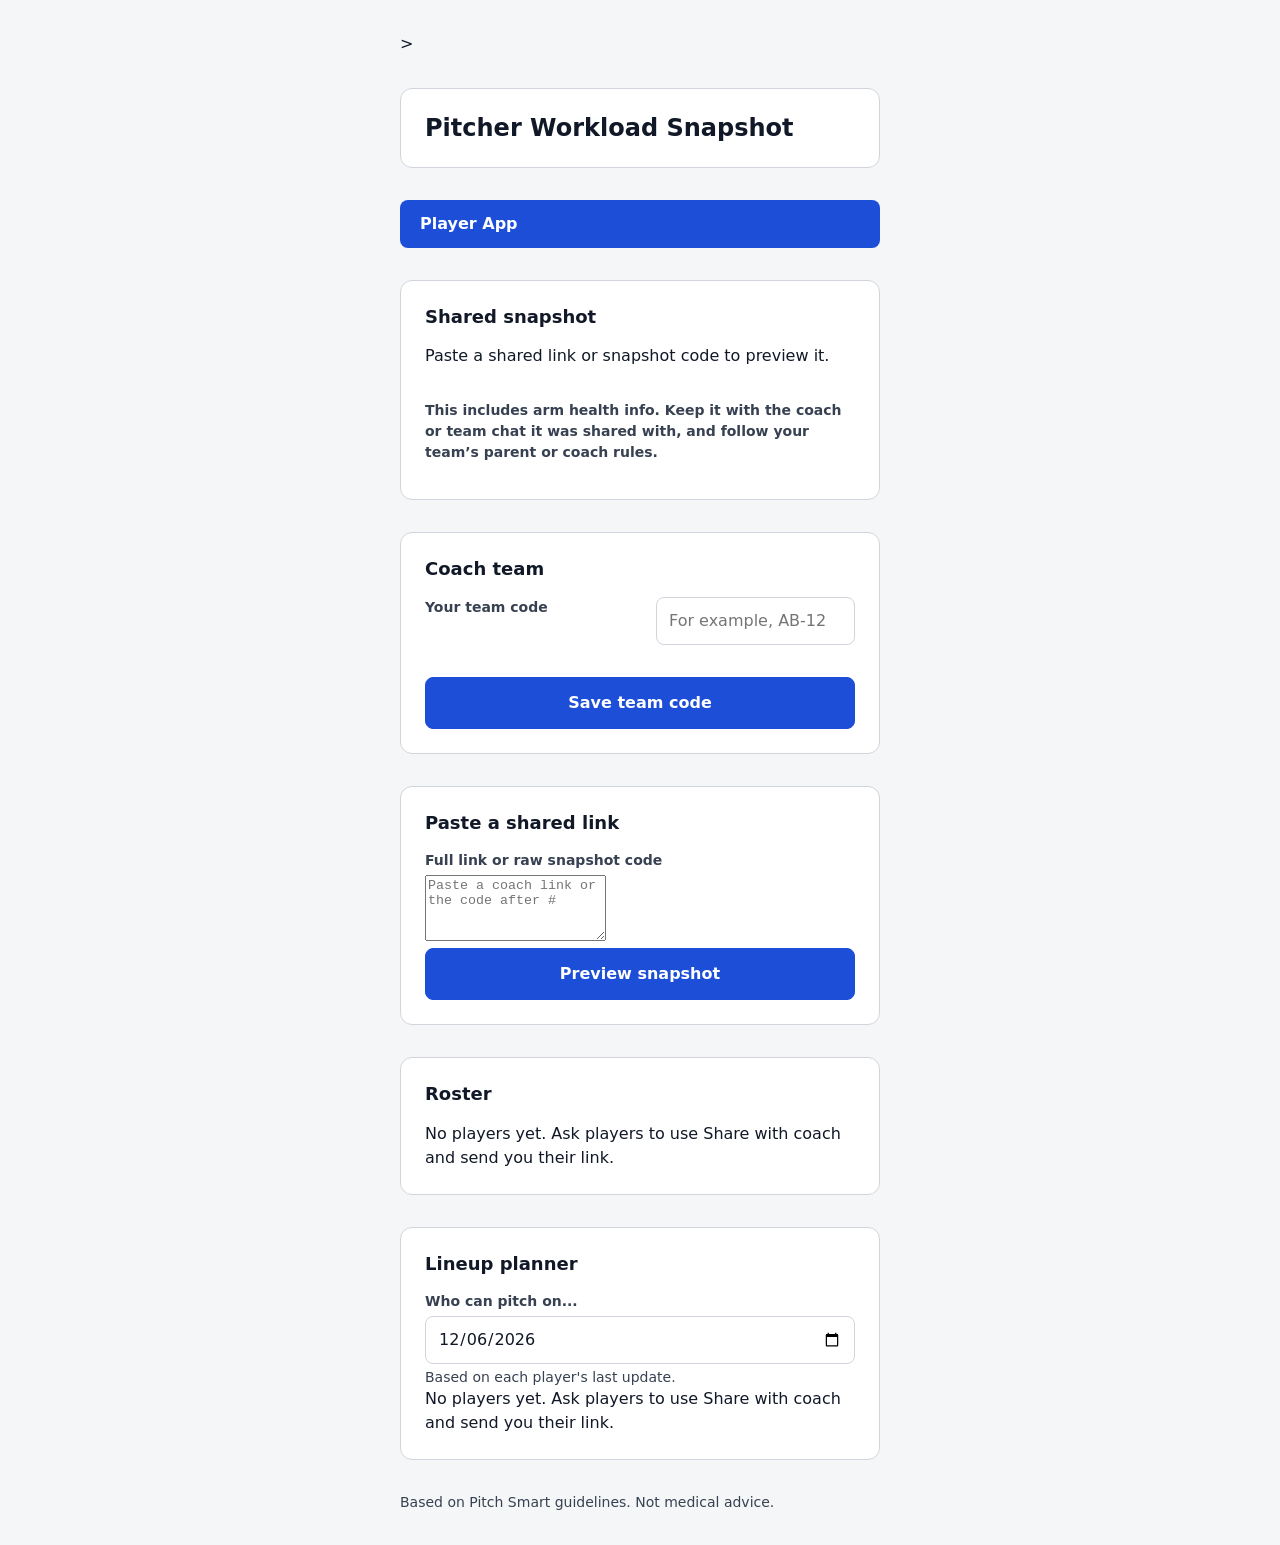
==== coach.html @ f7fd663c "Render roster and lineup planner" ====
<!DOCTYPE html>
<html lang="en">
<head>
    <meta charset="UTF-8">
    <meta name="viewport" content="width=device-width, initial-scale=1.0, viewport-fit=cover">
    <meta name="theme-color" content="#f4f6f8" media="(prefers-color-scheme: light)">
    <meta name="theme-color" content="#111827" media="(prefers-color-scheme: dark)">
    <meta name="apple-mobile-web-app-capable" content="yes">
    <meta name="apple-mobile-web-app-status-bar-style" content="black-translucent">
    <meta name="apple-mobile-web-app-title" content="Pitcher Tracker">
    <title>Coach Board - Pitcher Workload Tracker</title>>
    <link rel="stylesheet" href="css/style.css">
</head>
<body>
    <header>
        <h1>Pitcher Workload Snapshot</h1>
    </header>
    <a href="index.html" class="app-link">Player App</a>
    <section aria-labelledby="snapshot-heading">
        <h2 id="snapshot-heading">Shared snapshot</h2>
        <p id="snapshot-message" aria-live="polite">Loading snapshot...</p>
        <dl id="snapshot-details" class="snapshot-details" hidden></dl>
        <div id="snapshot-confirm" hidden>
            <p id="snapshot-confirmation"></p>
            <p id="team-warning" class="share-safety-note" hidden></p>
            <div class="share-actions">
                <button id="add-snapshot" type="button">Add to roster</button>
                <button id="cancel-snapshot" class="counter-secondary" type="button">Cancel</button>
            </div>
        </div>
        <p class="share-safety-note">
            This includes arm health info. Keep it with the coach or team chat it was
            shared with, and follow your team’s parent or coach rules.
        </p>
    </section>
    <section aria-labelledby="team-heading">
        <h2 id="team-heading">Coach team</h2>
        <form id="coach-team-form">
            <label for="coach-team-code">Your team code</label>
            <input id="coach-team-code" type="text" maxlength="12"
                autocapitalize="characters" placeholder="For example, AB-12">
            <button type="submit">Save team code</button>
        </form>
        <p id="coach-team-status" aria-live="polite"></p>
    </section>
    <section aria-labelledby="paste-heading">
        <h2 id="paste-heading">Paste a shared link</h2>
        <label for="snapshot-input">Full link or raw snapshot code</label>
        <textarea id="snapshot-input" rows="4"
            placeholder="Paste a coach link or the code after #"></textarea>
        <button id="load-snapshot" type="button">Preview snapshot</button>
    </section>
    <section aria-labelledby="roster-heading">
        <h2 id="roster-heading">Roster</h2>
        <div id="roster-groups"></div>
    </section>
    <section aria-labelledby="planner-heading">
        <h2 id="planner-heading">Lineup planner</h2>
        <label for="planner-date">Who can pitch on...</label>
        <input id="planner-date" type="date">
        <p class="field-hint">Based on each player's last update.</p>
        <div id="planner-results"></div>
    </section>
    <footer>Based on Pitch Smart guidelines. Not medical advice.</footer>
    <script type="module" src="js/coach.js"></script>
</body>
</html>
---- css/style.css ----
:root {
    color-scheme: light dark;
    --space-1: 0.25rem;
    --space-2: 0.5rem;
    --space-3: 0.75rem;
    --space-4: 1rem;
    --space-6: 1.5rem;
    --space-8: 2rem;
    --radius-card: 0.75rem;
    --radius-control: 0.5rem;
    --font-system: system-ui, -apple-system, BlinkMacSystemFont, "Segoe UI",
        sans-serif;
    --page-background: #f4f6f8;
    --surface: #ffffff;
    --surface-muted: #e5e7eb;
    --text: #111827;
    --muted-text: #374151;

    --border: #d1d5db;
    --accent: #1d4ed8;
    --accent-text: #ffffff;
    --status-green-surface: #dcfce7;
    --status-green-border: #16a34a;
    --status-green-text: #14532d;
    --status-yellow-surface: #fef3c7;
    --status-yellow-border: #d97706;
    --status-yellow-text: #451a03;
    --status-red-surface: #fee2e2;
    --status-red-border: #dc2626;
    --status-red-text: #7f1d1d;
    --availability-ok-surface: #dcfce7;
    --availability-ok-border: #16a34a;
    --availability-ok-text: #14532d;
    --availability-rest-surface: #fee2e2;
    --availability-rest-border: #dc2626;
.app-link {
    display: inline-block;
    padding: 0.75rem 1.25rem;
    background: var(--accent);
    color: var(--accent-text);
    text-decoration: none;
    border-radius: var(--radius-control);
    font-weight: 700;
}

.app-link:hover {
    filter: brightness(0.9);
}

.app-link:focus-visible {
    outline: 3px solid var(--accent);
    outline-offset: 2px;
}
}

*,
*::before,
*::after {
    box-sizing: border-box;
}

html {
    -webkit-text-size-adjust: 100%;
}

body,
h1,
h2,
p,
ul {
    margin: 0;
}

body {
    display: flex;
    min-height: 100dvh;
    max-width: 34rem;
    margin-inline: auto;
    flex-direction: column;
    gap: var(--space-8);


    padding-block: var(--space-4);
    padding-inline: max(var(--space-4), env(safe-area-inset-left))
        max(var(--space-4), env(safe-area-inset-right));
    padding-bottom: max(var(--space-4), env(safe-area-inset-bottom));
    background: var(--page-background);
    color: var(--text);
    font: 1rem/1.5 var(--font-system);
}

header,
section {
    padding: var(--space-6);


    background: var(--surface);
    border: 1px solid var(--border);
    border-radius: var(--radius-card);
}

header {
    display: flex;
    flex-wrap: wrap;
    gap: var(--space-3) var(--space-4);
    align-items: end;
    justify-content: space-between;
}

h1,
h2 {
    font-weight: 700;
}

h1 {
    flex: 1 1 12rem;
    font-size: 1.25rem;
    line-height: 1.25;
}

h2 {
    margin-bottom: var(--space-4);
    font-size: 1.125rem;
    line-height: 1.3;
}

.age-group-control {
    flex: 1 1 7rem;
}

.theme-toggle {
    flex: 1 1 10rem;
    min-height: 3rem;
    margin-top: 0;
    background: var(--surface);
    color: var(--accent);
}

.counter-section {
    display: grid;
    gap: var(--space-4);

}

.counter-section h2 {
    margin-bottom: 0;
}

.counter-display {
    display: grid;
    gap: var(--space-1);
    text-align: center;
}

#count-label {
    color: var(--muted-text);
    font-size: 0.875rem;
    font-weight: 600;
}

#pitch-counter {
    color: var(--text);
    font-size: 4rem;
    font-variant-numeric: tabular-nums;
    font-weight: 800;
    line-height: 1;
}

.count-add {
    min-height: 6rem;
    font-size: 2.25rem;
}

.counter-actions {
    display: grid;
    grid-template-columns: repeat(2, minmax(0, 1fr));
    gap: var(--space-4);

    margin-top: var(--space-3);
}

.counter-actions button {
    min-height: 2.75rem;
}

.counter-save {
    grid-column: 1 / -1;
    grid-row: 1;
}

.counter-secondary {
    background: var(--surface);
    color: var(--accent);
}

label {
    display: block;
    margin-bottom: var(--space-1);
    color: var(--muted-text);
    font-size: 0.875rem;
    font-weight: 600;
}

input,
select,
button {
    display: block;
    width: 100%;
    min-height: 3rem;
    padding: var(--space-2) var(--space-3);
    border: 1px solid var(--border);
    border-radius: var(--radius-control);
    font: inherit;
    font-size: 1rem;
    touch-action: manipulation;
    -webkit-tap-highlight-color: transparent;
}

input,
select {
    background: var(--surface);
    color: var(--text);
}

form {
    display: grid;
    grid-template-columns: repeat(2, minmax(0, 1fr));
    gap: var(--space-8);


}

#share-profile-form {
    margin-bottom: var(--space-4);
}

.share-preview {
    overflow-x: auto;
    margin: var(--space-3) 0;
    padding: var(--space-6);



    border: 1px solid var(--border);
    border-radius: var(--radius-control);
    background: var(--surface-muted);
    color: var(--text);
    font: inherit;
    white-space: pre-wrap;
}

.share-safety-note {
    margin: var(--space-3) 0;
    color: var(--muted-text);
    font-size: 0.875rem;
    font-weight: 600;
}

.share-link {
    margin-bottom: var(--space-3);
}

.share-actions {
    display: grid;
    grid-template-columns: repeat(2, minmax(0, 1fr));
    gap: var(--space-4);

}

#share-status {
    min-height: 1.5em;
    margin-top: var(--space-3);
    color: var(--muted-text);
}

#share-status[data-kind="error"] {
    color: var(--status-red-text);
    font-weight: 600;
}

.snapshot-details {
    display: grid;
    grid-template-columns: minmax(9rem, 1fr) minmax(0, 2fr);
    gap: var(--space-2) var(--space-4);
}

.roster-list {
    display: grid;
    gap: var(--space-4);

}

.roster-card {
    position: relative;
    padding: var(--space-6);



    border: 1px solid var(--border);
    border-radius: var(--radius-control);
    background: var(--surface);
}

.roster-card h4 {
    margin: 0 0 var(--space-1);
    font-size: 1.125rem;
}

.roster-card p {
    margin: var(--space-1) 0;
}

.roster-card-status {
    font-weight: 700;
}

.roster-card-status-green {
    color: var(--status-green-text);
}

.roster-card-status-yellow,
.roster-card-status-red {
    color: var(--status-yellow-text);
}

.stale-badge {
    display: inline-block;
    margin-top: var(--space-2);
    padding: var(--space-1) var(--space-2);
    border-radius: 999px;
    background: var(--surface-muted);
    color: var(--muted-text);
    font-size: 0.8125rem;
}

.stale-badge-warning {
    background: var(--status-yellow-surface);
    color: var(--status-yellow-text);
}

.stale-badge-old {
    background: var(--status-red-surface);
    color: var(--status-red-text);
}

.roster-remove {
    float: right;
    width: auto;
    min-height: 2.5rem;
    margin-top: var(--space-2);
    padding: var(--space-2);
    border: 0;
    background: transparent;
    color: var(--status-red-text);
    font-size: 0.875rem;
}

.roster-empty {
    color: var(--muted-text);
}

.planner-list {
    display: grid;
    gap: var(--space-2);
    padding: 0;
    list-style: none;
}

.planner-list li {
    display: flex;
    justify-content: space-between;
    gap: var(--space-4);

    padding: var(--space-2) 0;
    border-bottom: 1px solid var(--border);
}

.planner-available {
    color: var(--status-green-text);
    font-weight: 700;
}

.planner-unavailable {
    color: var(--status-red-text);
    font-weight: 700;
}

#roster-groups h3 {
    margin: var(--space-6) 0 var(--space-4);

}

#roster-groups h3:first-child {
    margin-top: 0;
}

.snapshot-details dt {
    color: var(--muted-text);
    font-weight: 700;
}

.snapshot-details dd {
    margin: 0;
}

.field {
    min-width: 0;
}

.field-date,
.field-type,
#form-error,
form button {
    grid-column: 1 / -1;
}

.field-hint {
    margin-top: var(--space-1);
    color: var(--muted-text);
    font-size: 0.875rem;
    line-height: 1.35;
}

button {
    min-height: 3.25rem;
    margin-top: 0;
    border-color: var(--accent);
    background: var(--accent);
    color: var(--accent-text);
    cursor: pointer;
    font-weight: 700;
}

button:hover {
    filter: brightness(0.9);
}

button:active {
    transform: translateY(1px);
}

input:focus-visible,
select:focus-visible,
button:focus-visible {
    outline: 3px solid var(--accent);
    outline-offset: 2px;
}

#status {
    padding: var(--space-6);


    border: 1px solid transparent;
    border-left-width: 0.375rem;
    border-radius: var(--radius-card);
}

#status[data-level="green"] {
    background-color: var(--status-green-surface);
    border-left-color: var(--status-green-border);
    color: var(--status-green-text);
}

#status[data-level="yellow"] {
    background-color: var(--status-yellow-surface);
    border-left-color: var(--status-yellow-border);
    color: var(--status-yellow-text);
}

#status[data-level="red"] {
    background-color: var(--status-red-surface);
    border-left-color: var(--status-red-border);
    color: var(--status-red-text);
}

#status[data-level] h2 {
    margin-bottom: var(--space-2);
    font-size: 1.875rem;
    line-height: 1.1;
    letter-spacing: -0.02em;
}

#status[data-level] p {
    color: inherit;
    font-size: 1rem;
}

.availability-section {
    padding-block: var(--space-3);
}

.availability-section h2 {
    margin-bottom: var(--space-3);
}

#availability-strip {
    display: grid;
    grid-template-columns: repeat(7, minmax(0, 1fr));
    gap: var(--space-1);
    padding: 0;
    list-style: none;
}

#availability-strip .availability-cell {
    display: flex;
    min-width: 0;
    min-height: 44px;
    padding: var(--space-1);
    flex-direction: column;
    align-items: center;
    justify-content: center;
    border: 1px solid var(--availability-rest-border);
    border-radius: var(--radius-control);
    background: var(--availability-rest-surface);
    color: var(--availability-rest-text);
    font-size: 0.6875rem;
    line-height: 1.2;
    text-align: center;
    white-space: nowrap;
}

#availability-strip .availability-cell[data-available="true"] {
    border-color: var(--availability-ok-border);
    background: var(--availability-ok-surface);
    color: var(--availability-ok-text);
}

#availability-strip .availability-cell.availability-today {
    outline: 2px solid var(--accent);
    outline-offset: 1px;
    font-weight: 700;
}

.availability-weekday,
.availability-date,
.availability-status {
    display: block;
}

.availability-date,
.availability-status {
    font-variant-numeric: tabular-nums;
}

.availability-date {
    font-size: 0.8125rem;
    font-weight: 700;
}

.availability-status {
    font-size: 0.75rem;
    font-weight: 800;
}

.checkin-section {
    display: grid;
    gap: var(--space-4);

}

.checkin-section h2 {
    margin-bottom: 0;
}

#checkin-options {
    display: grid;
    grid-template-columns: repeat(5, minmax(0, 1fr));
    gap: var(--space-2);
    padding: 0;
    border: 0;
}

.checkin-option {
    display: flex;
    min-height: 4rem;
    margin: 0;
    padding: var(--space-2);
    align-items: center;
    justify-content: center;
    border: 1px solid var(--border);
    border-radius: var(--radius-control);
    background: var(--surface);
    color: var(--text);
    cursor: pointer;
    font-size: 0.875rem;
    text-align: center;
}

#checkin-options input {
    position: absolute;
    width: 1px;
    height: 1px;
    opacity: 0;
}

#checkin-options input:checked + .checkin-option {
    border-color: var(--accent);
    box-shadow: inset 0 0 0 2px var(--accent);
    font-weight: 800;
}

#checkin-options input:focus-visible + .checkin-option {
    outline: 3px solid var(--accent);
    outline-offset: 2px;
}

#checkin-message {
    margin: 0;
    color: var(--muted-text);
    font-size: 0.875rem;
}

#checkin-message.checkin-safety-message {
    padding: var(--space-6);



    border: 1px solid var(--status-red-border);
    border-radius: var(--radius-control);
    background: var(--status-red-surface);
    color: var(--status-red-text);
    font-weight: 700;
}

#checkin-message[data-kind="error"] {
    color: var(--status-red-text);
    font-weight: 700;
}

#checkin-message[data-kind="rest"] {
    color: var(--status-yellow-text);
    font-weight: 700;
}

.visually-hidden {
    position: absolute;
    width: 1px;
    height: 1px;
    padding: 0;
    overflow: hidden;
    clip: rect(0, 0, 0, 0);
    white-space: nowrap;
    border: 0;
}

.status-days {
    display: inline-block;
    margin-right: var(--space-2);
    font-size: 2rem;
    line-height: 1;
}

.status-days-label {
    font-weight: 600;
}

.status-available {
    display: block;
    margin-top: var(--space-2);
}

#week-total {
    display: grid;
    gap: var(--space-1);
    padding: var(--space-6);


    background: var(--surface);
    border: 1px solid var(--border);
    border-radius: var(--radius-card);
    font-variant-numeric: tabular-nums;
}

.weekly-total-number {
    color: var(--text);
    font-size: 2rem;
    line-height: 1;
}

.weekly-total-label {
    color: var(--text);
    font-size: 1rem;
    font-weight: 700;
}

.weekly-total-note {
    color: var(--muted-text);
    font-size: 0.875rem;
}

#history {
    padding: 0;
    list-style: none;
}

#history li.history-row {
    display: flex;
    flex-wrap: wrap;
    gap: var(--space-4);

    align-items: center;
    min-width: 0;
    padding-block: var(--space-3);
    border-bottom: 1px solid var(--border);
}

#history li.history-row:last-child {
    border-bottom: 0;
}

#history .history-details {
    display: flex;
    min-width: 0;
    flex: 1 1 8rem;
    flex-direction: column;
}

#history .history-date,
#history .history-type,
#history .history-pitch-count,
#history .history-effort,
#history .history-delete {
    min-width: 0;
}

#history .history-date {
    color: var(--text);
    font-weight: 700;
}

#history .history-type {
    overflow-wrap: anywhere;
    color: var(--muted-text);
    font-size: 0.875rem;
}

#history .history-pitch-count {
    flex: 0 1 auto;
    color: var(--text);
    font-variant-numeric: tabular-nums;
    font-weight: 700;
}

#history .history-effort {
    flex: 0 0 auto;
    padding: var(--space-1) var(--space-2);
    border-radius: 999px;
    background: var(--surface-muted);
    color: var(--muted-text);
    font-size: 0.875rem;
    white-space: nowrap;
}

#history button.history-delete {
    flex: 0 0 auto;
    width: auto;
    min-width: 2.75rem;
    min-height: 2.75rem;
    margin-top: 0;
    padding: var(--space-2);
    border: 0;
    background: transparent;
    color: var(--status-red-text);
    font-size: 0.875rem;
    font-weight: 700;
}

#history button.history-delete:hover {
    filter: none;
    text-decoration: underline;
}

#history button.history-delete:active {
    background: var(--status-red-surface);
    transform: none;
}

#history .history-empty {
    padding: var(--space-6) var(--space-4);
    color: var(--muted-text);
    text-align: center;
}

#form-error {
    margin: 0;
    padding: 0;
    border: 0 solid transparent;
}

#form-error[data-kind] {
    padding: var(--space-6);



    border-width: 1px;
    border-left-width: 0.375rem;
    border-radius: var(--radius-control);
    font-weight: 600;
}

#form-error[data-kind="error"] {
    background: var(--status-red-surface);
    border-left-color: var(--status-red-border);
    color: var(--status-red-text);
}

#form-error[data-kind="warning"] {
    background: var(--status-yellow-surface);
    border-left-color: var(--status-yellow-border);
    color: var(--status-yellow-text);
}

#form-error[data-kind="success"] {
    background: var(--status-green-surface);
    border-left-color: var(--status-green-border);
    color: var(--status-green-text);
}

footer {
    color: var(--muted-text);
    font-size: 0.875rem;
}

#export-data {
    min-height: 2.75rem;
    margin-bottom: var(--space-3);
    background: var(--surface);
    color: var(--accent);
}

.import-button {
    display: block;
    width: 100%;
    min-height: 2.75rem;
    margin-bottom: var(--space-3);
    padding: var(--space-2) var(--space-3);
    border: 1px solid var(--accent);
    border-radius: var(--radius-control);
    background: var(--surface);
    color: var(--accent);
    cursor: pointer;
    font-weight: 700;
    text-align: center;
}

#import-data {
    position: absolute;
    width: 1px;
    height: 1px;
    overflow: hidden;
    clip: rect(0 0 0 0);
    clip-path: inset(50%);
    white-space: nowrap;
}

.import-button:focus-within,
#import-data:focus-visible + .import-button {
    outline: 3px solid var(--accent);
    outline-offset: 2px;
}

#import-status {
    margin: 0 0 var(--space-3);
    color: var(--muted-text);
    font-size: 0.875rem;
}

#import-status[data-kind="error"] {
    color: var(--status-red-text);
    font-weight: 600;
}

#import-status[data-kind="success"] {
    color: var(--status-green-text);
    font-weight: 600;
}

@media (prefers-color-scheme: dark) {
    :root {
        --page-background: #111827;
        --surface: #1f2937;
        --surface-muted: #374151;
        --text: #f9fafb;
        --muted-text: #d1d5db;
        --border: #4b5563;
        --accent: #93c5fd;
        --accent-text: #111827;
        --status-green-surface: #123524;
        --status-green-border: #4ade80;
        --status-green-text: #dcfce7;
        --status-yellow-surface: #422006;
        --status-yellow-border: #fbbf24;
        --status-yellow-text: #fef3c7;
        --status-red-surface: #450a0a;
        --status-red-border: #f87171;
        --status-red-text: #fee2e2;
        --availability-ok-surface: #123524;
        --availability-ok-border: #4ade80;
        --availability-ok-text: #dcfce7;
        --availability-rest-surface: #450a0a;
        --availability-rest-border: #f87171;
        --availability-rest-text: #fee2e2;
    }
.roster-list-available {
    border-left: 4px solid var(--status-green-border);
    padding-left: var(--space-3);
    background: var(--status-green-surface);
}
.roster-list-checkArmFirst {
    border-left: 4px solid var(--status-yellow-border);
    padding-left: var(--space-3);
    background: var(--status-yellow-surface);
}
.roster-list-resting {
    border-left: 4px solid var(--status-red-border);
    padding-left: var(--space-3);
    background: var(--status-red-surface);
}
}

[data-theme="light"] {
    --page-background: #f4f6f8;
    --surface: #ffffff;
    --surface-muted: #e5e7eb;
    --text: #111827;
    --muted-text: #374151;

    --border: #d1d5db;
    --accent: #1d4ed8;
    --accent-text: #ffffff;
    --status-green-surface: #dcfce7;
    --status-green-border: #16a34a;
    --status-green-text: #14532d;
    --status-yellow-surface: #fef3c7;
    --status-yellow-border: #d97706;
    --status-yellow-text: #451a03;
    --status-red-surface: #fee2e2;
    --status-red-border: #dc2626;
    --status-red-text: #7f1d1d;
    --availability-ok-surface: #dcfce7;
    --availability-ok-border: #16a34a;
    --availability-ok-text: #14532d;
    --availability-rest-surface: #fee2e2;
    --availability-rest-border: #dc2626;
.app-link {
    display: inline-block;
    padding: 0.75rem 1.25rem;
    background: var(--accent);
    color: var(--accent-text);
    text-decoration: none;
    border-radius: var(--radius-control);
    font-weight: 700;
}

.app-link:hover {
    filter: brightness(0.9);
}

.app-link:focus-visible {
    outline: 3px solid var(--accent);
    outline-offset: 2px;
}
}

[data-theme="dark"] {
    --page-background: #111827;
    --surface: #1f2937;
    --surface-muted: #374151;
    --text: #f9fafb;
    --muted-text: #d1d5db;
    --border: #4b5563;
    --accent: #93c5fd;
    --accent-text: #111827;
    --status-green-surface: #123524;
    --status-green-border: #4ade80;
    --status-green-text: #dcfce7;
    --status-yellow-surface: #422006;
    --status-yellow-border: #fbbf24;
    --status-yellow-text: #fef3c7;
    --status-red-surface: #450a0a;
    --status-red-border: #f87171;
    --status-red-text: #fee2e2;
    --availability-ok-surface: #123524;
    --availability-ok-border: #4ade80;
    --availability-ok-text: #dcfce7;
    --availability-rest-surface: #450a0a;
    --availability-rest-border: #f87171;
    --availability-rest-text: #fee2e2;
}

@media (min-width: 40rem) {
    body {
        padding: var(--space-8);
    }
.roster-list-available {
    border-left: 4px solid var(--status-green-border);
    padding-left: var(--space-3);
    background: var(--status-green-surface);
}
.roster-list-checkArmFirst {
    border-left: 4px solid var(--status-yellow-border);
    padding-left: var(--space-3);
    background: var(--status-yellow-surface);
}
.roster-list-resting {
    border-left: 4px solid var(--status-red-border);
    padding-left: var(--space-3);
    background: var(--status-red-surface);
}

    header,
    section {
        padding: var(--space-6);
    }
.roster-list-available {
    border-left: 4px solid var(--status-green-border);
    padding-left: var(--space-3);
    background: var(--status-green-surface);
}
.roster-list-checkArmFirst {
    border-left: 4px solid var(--status-yellow-border);
    padding-left: var(--space-3);
    background: var(--status-yellow-surface);
}
.roster-list-resting {
    border-left: 4px solid var(--status-red-border);
    padding-left: var(--space-3);
    background: var(--status-red-surface);
}

    h1 {
        font-size: 1.5rem;
    }
.roster-list-available {
    border-left: 4px solid var(--status-green-border);
    padding-left: var(--space-3);
    background: var(--status-green-surface);
}
.roster-list-checkArmFirst {
    border-left: 4px solid var(--status-yellow-border);
    padding-left: var(--space-3);
    background: var(--status-yellow-surface);
}
.roster-list-resting {
    border-left: 4px solid var(--status-red-border);
    padding-left: var(--space-3);
    background: var(--status-red-surface);
}

    #status[data-level] h2 {
        font-size: 2rem;
    }
.roster-list-available {
    border-left: 4px solid var(--status-green-border);
    padding-left: var(--space-3);
    background: var(--status-green-surface);
}
.roster-list-checkArmFirst {
    border-left: 4px solid var(--status-yellow-border);
    padding-left: var(--space-3);
    background: var(--status-yellow-surface);
}
.roster-list-resting {
    border-left: 4px solid var(--status-red-border);
    padding-left: var(--space-3);
    background: var(--status-red-surface);
}
}

@media (prefers-reduced-motion: reduce) {
    *,
    *::before,
    *::after {
        scroll-behavior: auto !important;
        transition-duration: 0.01ms !important;
        animation-duration: 0.01ms !important;
        animation-iteration-count: 1 !important;
    }
.roster-list-available {
    border-left: 4px solid var(--status-green-border);
    padding-left: var(--space-3);
    background: var(--status-green-surface);
}
.roster-list-checkArmFirst {
    border-left: 4px solid var(--status-yellow-border);
    padding-left: var(--space-3);
    background: var(--status-yellow-surface);
}
.roster-list-resting {
    border-left: 4px solid var(--status-red-border);
    padding-left: var(--space-3);
    background: var(--status-red-surface);
}
}
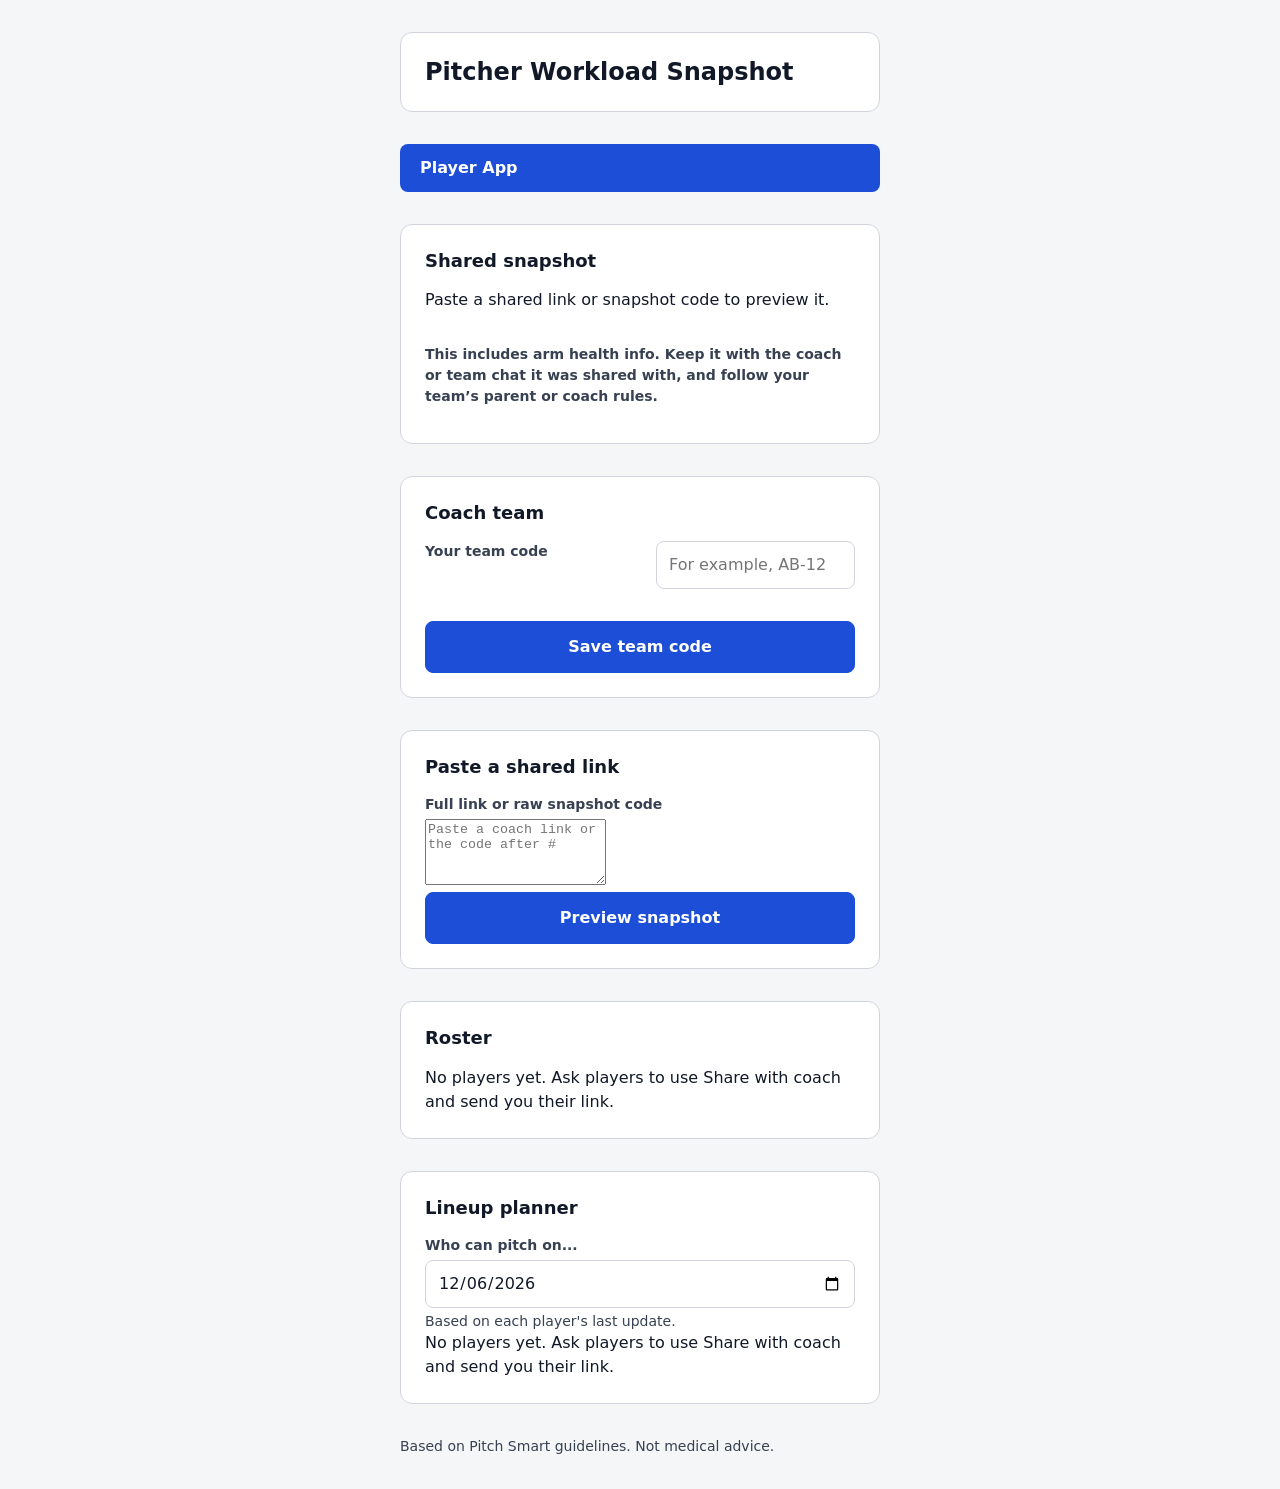
==== commit 4543dfdd: "clean up formatting on coach board" ====
--- a/coach.html
+++ b/coach.html
@@ -8,7 +8,7 @@
     <meta name="apple-mobile-web-app-capable" content="yes">
     <meta name="apple-mobile-web-app-status-bar-style" content="black-translucent">
     <meta name="apple-mobile-web-app-title" content="Pitcher Tracker">
-    <title>Coach Board - Pitcher Workload Tracker</title>>
+    <title>Coach Board - Pitcher Workload Tracker</title>
     <link rel="stylesheet" href="css/style.css">
 </head>
 <body>
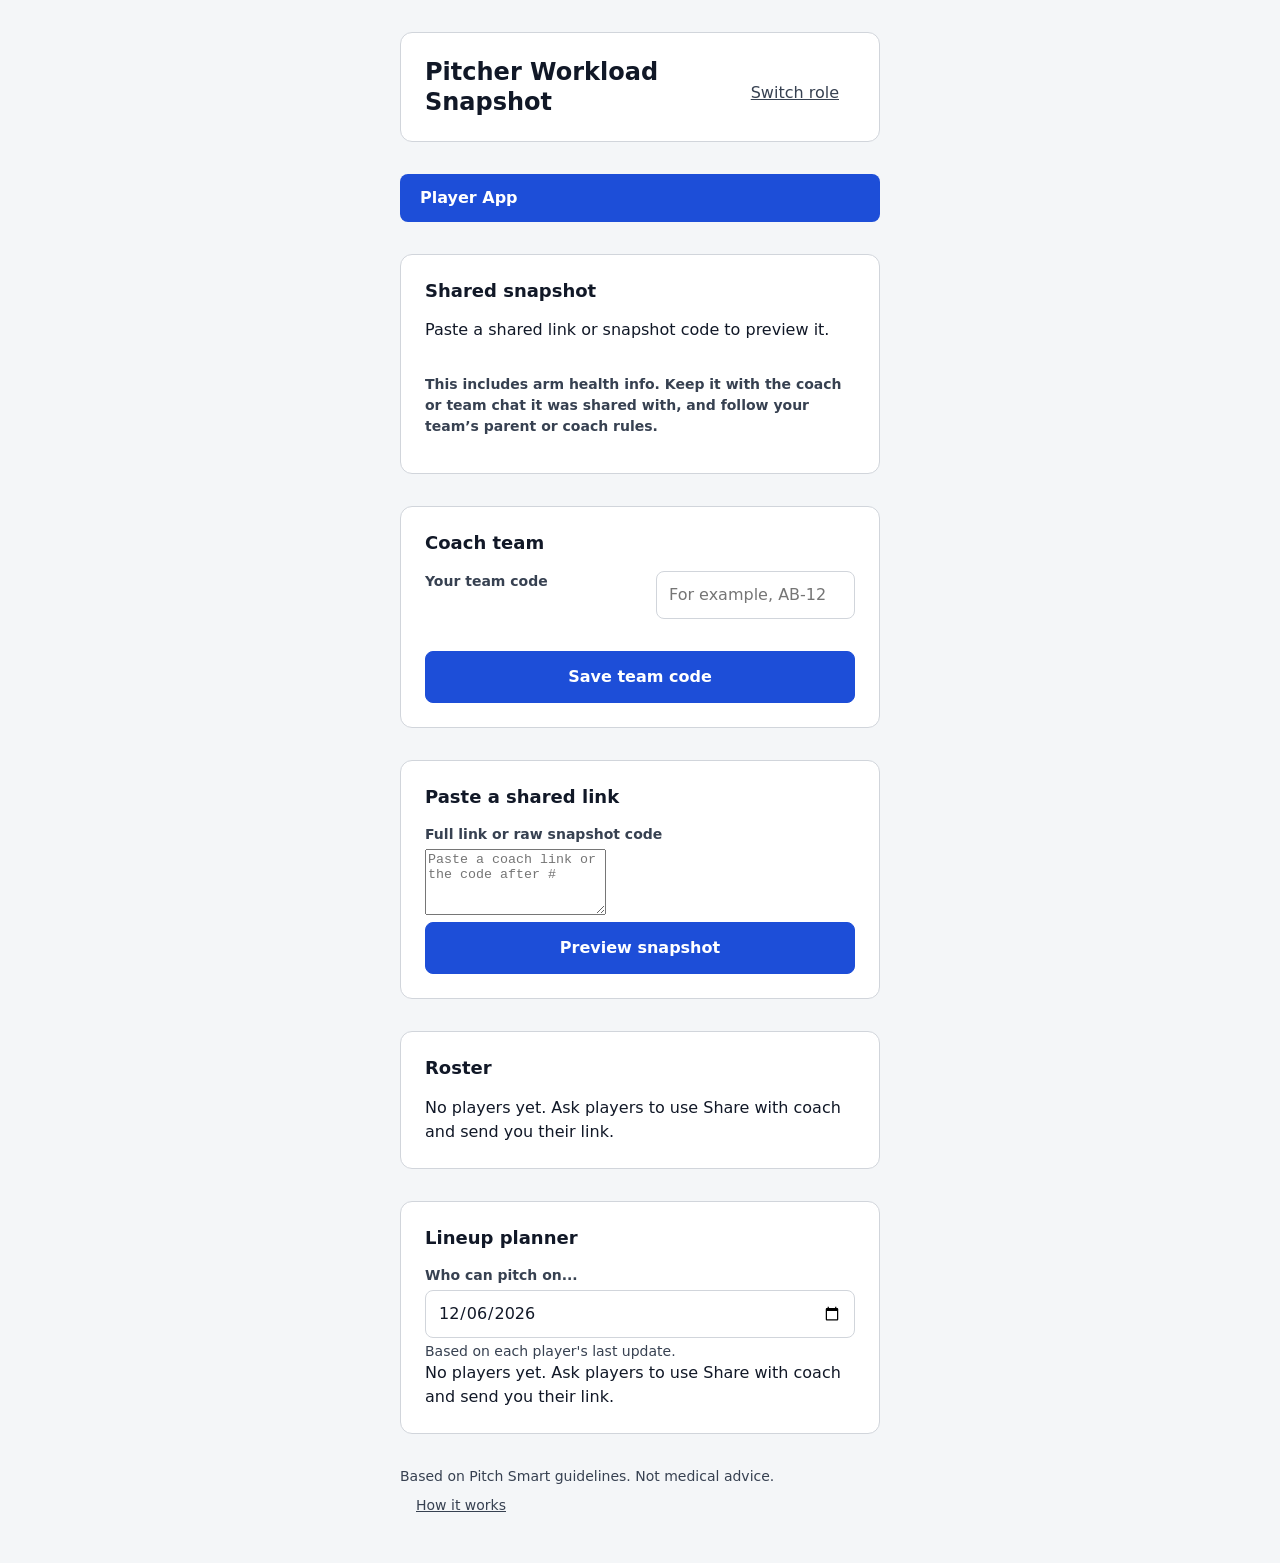
==== commit 33e815e2: "Update role-switching links and enhance footer information across HTML files; adjust CSS for app lin" ====
--- a/coach.html
+++ b/coach.html
@@ -14,8 +14,9 @@
 <body>
     <header>
         <h1>Pitcher Workload Snapshot</h1>
+        <a href="index.html" class="switch-role-link">Switch role</a>
     </header>
-    <a href="index.html" class="app-link">Player App</a>
+    <a href="player.html" class="app-link">Player App</a>
     <section aria-labelledby="snapshot-heading">
         <h2 id="snapshot-heading">Shared snapshot</h2>
         <p id="snapshot-message" aria-live="polite">Loading snapshot...</p>
@@ -61,7 +62,7 @@
         <p class="field-hint">Based on each player's last update.</p>
         <div id="planner-results"></div>
     </section>
-    <footer>Based on Pitch Smart guidelines. Not medical advice.</footer>
+    <footer>Based on Pitch Smart guidelines. Not medical advice. <a href="index.html#coach" class="how-it-works-link">How it works</a></footer>
     <script type="module" src="js/coach.js"></script>
 </body>
-</html>
+</html>
--- a/css/style.css
+++ b/css/style.css
@@ -33,24 +33,6 @@
     --availability-ok-text: #14532d;
     --availability-rest-surface: #fee2e2;
     --availability-rest-border: #dc2626;
-.app-link {
-    display: inline-block;
-    padding: 0.75rem 1.25rem;
-    background: var(--accent);
-    color: var(--accent-text);
-    text-decoration: none;
-    border-radius: var(--radius-control);
-    font-weight: 700;
-}
-
-.app-link:hover {
-    filter: brightness(0.9);
-}
-
-.app-link:focus-visible {
-    outline: 3px solid var(--accent);
-    outline-offset: 2px;
-}
 }
 
 *,
@@ -901,21 +883,6 @@
         --availability-rest-border: #f87171;
         --availability-rest-text: #fee2e2;
     }
-.roster-list-available {
-    border-left: 4px solid var(--status-green-border);
-    padding-left: var(--space-3);
-    background: var(--status-green-surface);
-}
-.roster-list-checkArmFirst {
-    border-left: 4px solid var(--status-yellow-border);
-    padding-left: var(--space-3);
-    background: var(--status-yellow-surface);
-}
-.roster-list-resting {
-    border-left: 4px solid var(--status-red-border);
-    padding-left: var(--space-3);
-    background: var(--status-red-surface);
-}
 }
 
 [data-theme="light"] {
@@ -942,24 +909,6 @@
     --availability-ok-text: #14532d;
     --availability-rest-surface: #fee2e2;
     --availability-rest-border: #dc2626;
-.app-link {
-    display: inline-block;
-    padding: 0.75rem 1.25rem;
-    background: var(--accent);
-    color: var(--accent-text);
-    text-decoration: none;
-    border-radius: var(--radius-control);
-    font-weight: 700;
-}
-
-.app-link:hover {
-    filter: brightness(0.9);
-}
-
-.app-link:focus-visible {
-    outline: 3px solid var(--accent);
-    outline-offset: 2px;
-}
 }
 
 [data-theme="dark"] {
@@ -992,79 +941,19 @@
     body {
         padding: var(--space-8);
     }
-.roster-list-available {
-    border-left: 4px solid var(--status-green-border);
-    padding-left: var(--space-3);
-    background: var(--status-green-surface);
-}
-.roster-list-checkArmFirst {
-    border-left: 4px solid var(--status-yellow-border);
-    padding-left: var(--space-3);
-    background: var(--status-yellow-surface);
-}
-.roster-list-resting {
-    border-left: 4px solid var(--status-red-border);
-    padding-left: var(--space-3);
-    background: var(--status-red-surface);
-}
 
     header,
     section {
         padding: var(--space-6);
     }
-.roster-list-available {
-    border-left: 4px solid var(--status-green-border);
-    padding-left: var(--space-3);
-    background: var(--status-green-surface);
-}
-.roster-list-checkArmFirst {
-    border-left: 4px solid var(--status-yellow-border);
-    padding-left: var(--space-3);
-    background: var(--status-yellow-surface);
-}
-.roster-list-resting {
-    border-left: 4px solid var(--status-red-border);
-    padding-left: var(--space-3);
-    background: var(--status-red-surface);
-}
 
     h1 {
         font-size: 1.5rem;
     }
-.roster-list-available {
-    border-left: 4px solid var(--status-green-border);
-    padding-left: var(--space-3);
-    background: var(--status-green-surface);
-}
-.roster-list-checkArmFirst {
-    border-left: 4px solid var(--status-yellow-border);
-    padding-left: var(--space-3);
-    background: var(--status-yellow-surface);
-}
-.roster-list-resting {
-    border-left: 4px solid var(--status-red-border);
-    padding-left: var(--space-3);
-    background: var(--status-red-surface);
-}
 
     #status[data-level] h2 {
         font-size: 2rem;
     }
-.roster-list-available {
-    border-left: 4px solid var(--status-green-border);
-    padding-left: var(--space-3);
-    background: var(--status-green-surface);
-}
-.roster-list-checkArmFirst {
-    border-left: 4px solid var(--status-yellow-border);
-    padding-left: var(--space-3);
-    background: var(--status-yellow-surface);
-}
-.roster-list-resting {
-    border-left: 4px solid var(--status-red-border);
-    padding-left: var(--space-3);
-    background: var(--status-red-surface);
-}
 }
 
 @media (prefers-reduced-motion: reduce) {
@@ -1076,19 +965,57 @@
         animation-duration: 0.01ms !important;
         animation-iteration-count: 1 !important;
     }
+}
+
+.app-link {
+    display: inline-block;
+    padding: 0.75rem 1.25rem;
+    background: var(--accent);
+    color: var(--accent-text);
+    text-decoration: none;
+    border-radius: var(--radius-control);
+    font-weight: 700;
+}
+
+.app-link:hover {
+    filter: brightness(0.9);
+}
+
+.app-link:focus-visible,
+.switch-role-link:focus-visible,
+.how-it-works-link:focus-visible {
+    outline: 3px solid var(--accent);
+    outline-offset: 2px;
+}
+
+.switch-role-link,
+.how-it-works-link {
+    display: inline-block;
+    min-height: 44px;
+    padding: 0.5rem 1rem;
+    color: var(--muted-text);
+    text-decoration: underline;
+}
+
+.switch-role-link:hover,
+.how-it-works-link:hover {
+    color: var(--accent);
+}
+
 .roster-list-available {
     border-left: 4px solid var(--status-green-border);
     padding-left: var(--space-3);
     background: var(--status-green-surface);
 }
+
 .roster-list-checkArmFirst {
     border-left: 4px solid var(--status-yellow-border);
     padding-left: var(--space-3);
     background: var(--status-yellow-surface);
 }
+
 .roster-list-resting {
     border-left: 4px solid var(--status-red-border);
     padding-left: var(--space-3);
     background: var(--status-red-surface);
 }
-}
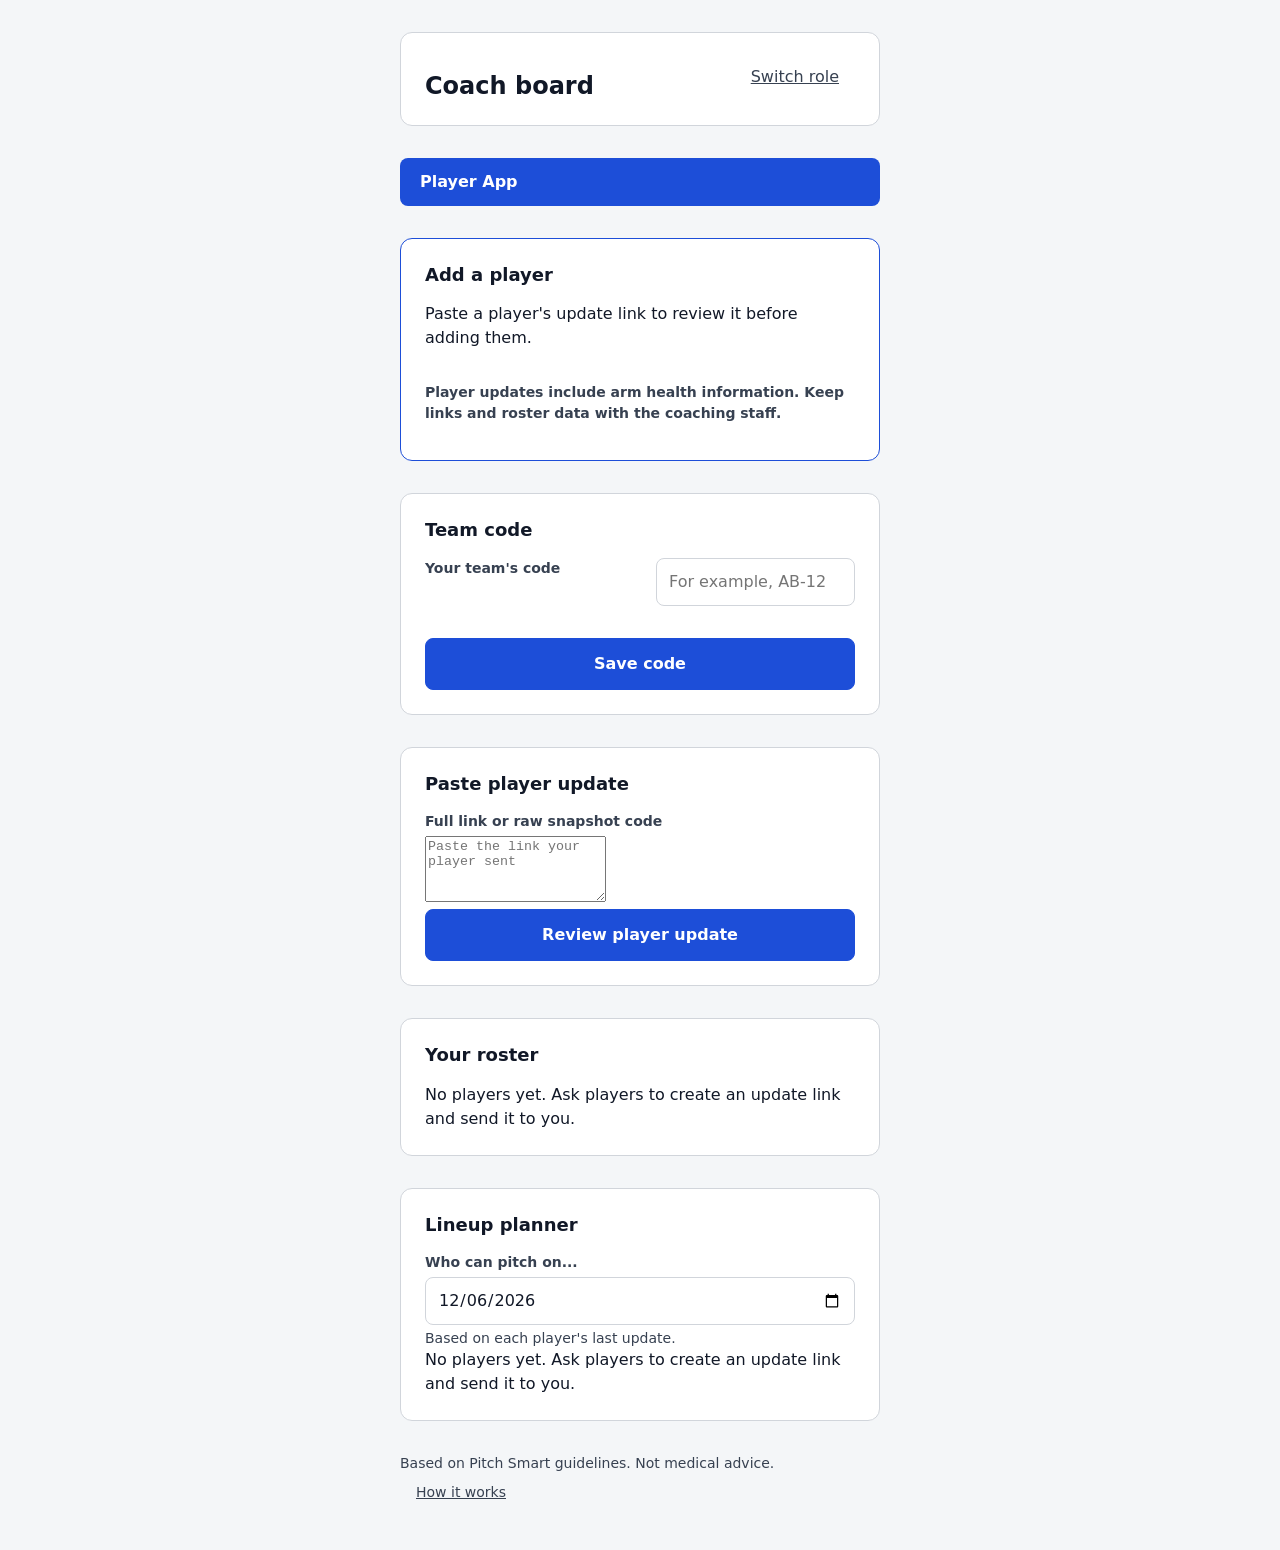
==== commit faffc638: "Refactor sharing flow and update related documentation; enhance UI elements for clarity and usabilit" ====
--- a/coach.html
+++ b/coach.html
@@ -13,13 +13,13 @@
 </head>
 <body>
     <header>
-        <h1>Pitcher Workload Snapshot</h1>
-        <a href="index.html" class="switch-role-link">Switch role</a>
+        <h1>Coach board</h1>
+        <a href="index.html?choose=1" class="switch-role-link">Switch role</a>
     </header>
     <a href="player.html" class="app-link">Player App</a>
-    <section aria-labelledby="snapshot-heading">
-        <h2 id="snapshot-heading">Shared snapshot</h2>
-        <p id="snapshot-message" aria-live="polite">Loading snapshot...</p>
+    <section class="share-card" aria-labelledby="snapshot-heading">
+        <h2 id="snapshot-heading">Add a player</h2>
+        <p id="snapshot-message" aria-live="polite">Paste a player's update link below. You will review it before it is added.</p>
         <dl id="snapshot-details" class="snapshot-details" hidden></dl>
         <div id="snapshot-confirm" hidden>
             <p id="snapshot-confirmation"></p>
@@ -29,30 +29,27 @@
                 <button id="cancel-snapshot" class="counter-secondary" type="button">Cancel</button>
             </div>
         </div>
-        <p class="share-safety-note">
-            This includes arm health info. Keep it with the coach or team chat it was
-            shared with, and follow your team’s parent or coach rules.
-        </p>
+        <p class="share-safety-note">Player updates include arm health information. Keep links and roster data with the coaching staff.</p>
     </section>
     <section aria-labelledby="team-heading">
-        <h2 id="team-heading">Coach team</h2>
+        <h2 id="team-heading">Team code</h2>
         <form id="coach-team-form">
-            <label for="coach-team-code">Your team code</label>
+            <label for="coach-team-code">Your team's code</label>
             <input id="coach-team-code" type="text" maxlength="12"
                 autocapitalize="characters" placeholder="For example, AB-12">
-            <button type="submit">Save team code</button>
+            <button type="submit">Save code</button>
         </form>
         <p id="coach-team-status" aria-live="polite"></p>
     </section>
     <section aria-labelledby="paste-heading">
-        <h2 id="paste-heading">Paste a shared link</h2>
+        <h2 id="paste-heading">Paste player update</h2>
         <label for="snapshot-input">Full link or raw snapshot code</label>
         <textarea id="snapshot-input" rows="4"
-            placeholder="Paste a coach link or the code after #"></textarea>
-        <button id="load-snapshot" type="button">Preview snapshot</button>
+            placeholder="Paste the link your player sent"></textarea>
+        <button id="load-snapshot" type="button">Review player update</button>
     </section>
     <section aria-labelledby="roster-heading">
-        <h2 id="roster-heading">Roster</h2>
+        <h2 id="roster-heading">Your roster</h2>
         <div id="roster-groups"></div>
     </section>
     <section aria-labelledby="planner-heading">
--- a/css/style.css
+++ b/css/style.css
@@ -214,6 +214,10 @@
 
 #share-profile-form {
     margin-bottom: var(--space-4);
+}
+
+.share-card {
+    border-color: var(--accent);
 }
 
 .share-preview {
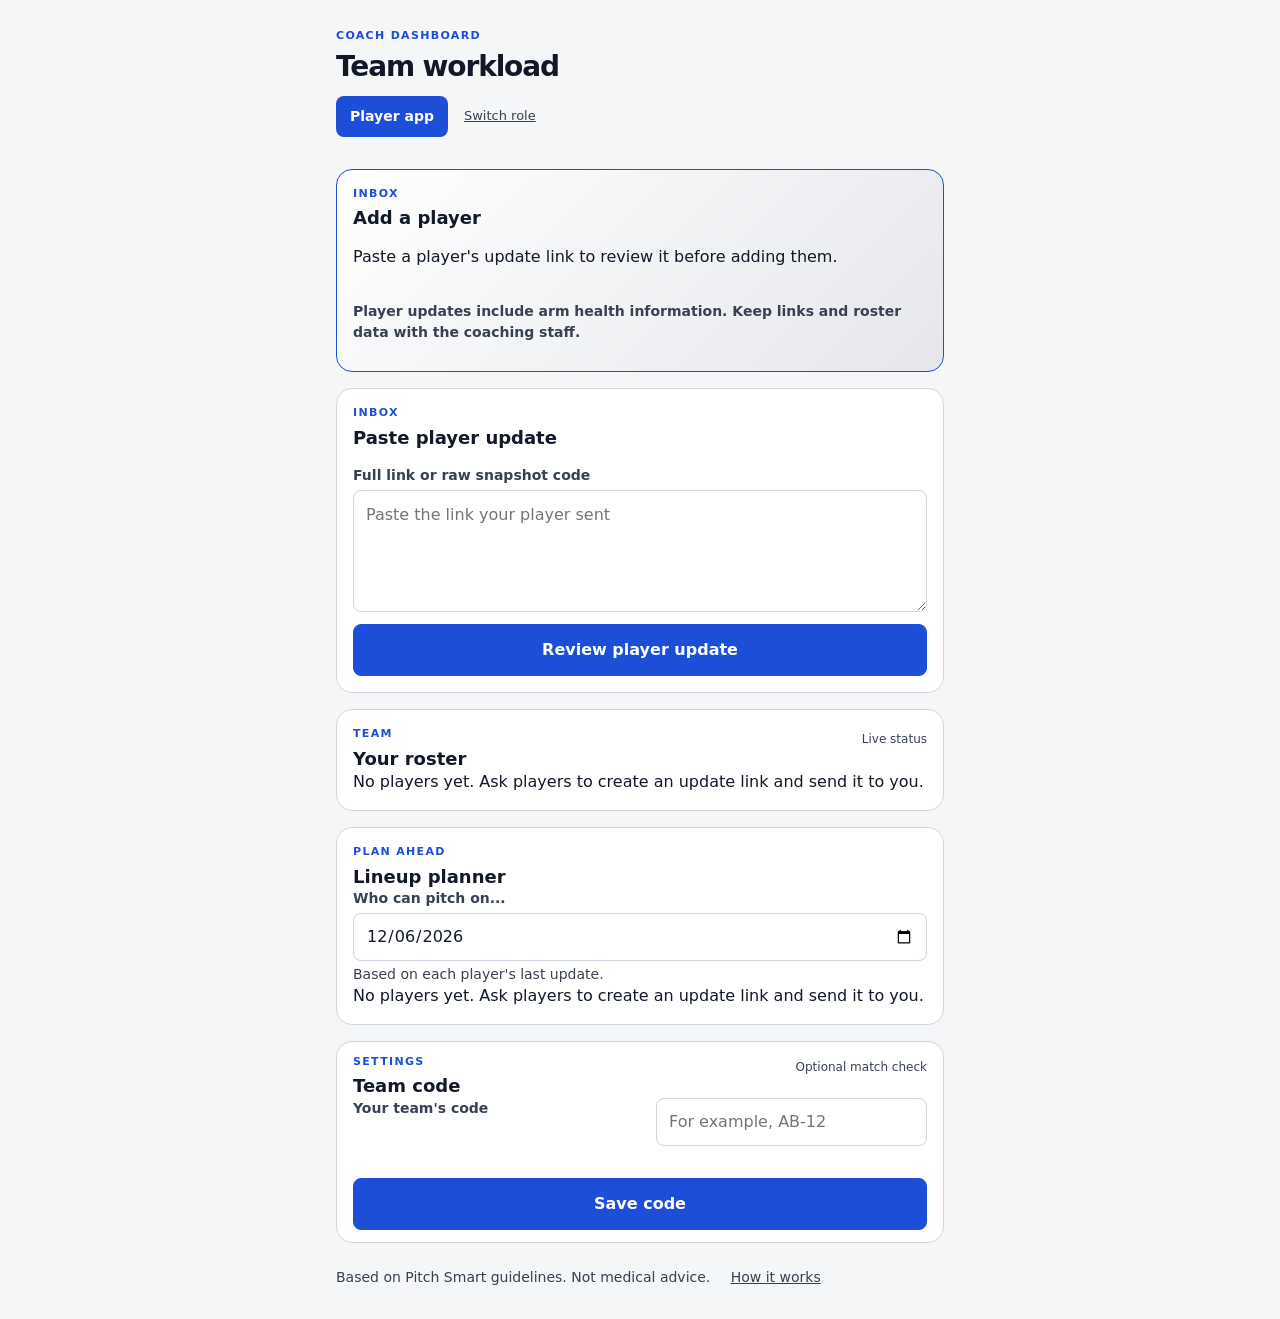
==== commit 776309e0: "Redesign: make player and coach views mobile dashboards Co-authored-by: Copilot <223556219+Copilot@u" ====
--- a/coach.html
+++ b/coach.html
@@ -12,12 +12,19 @@
     <link rel="stylesheet" href="css/style.css">
 </head>
 <body>
-    <header>
-        <h1>Coach board</h1>
-        <a href="index.html?choose=1" class="switch-role-link">Switch role</a>
+    <header class="dashboard-header">
+        <div>
+            <p class="eyebrow">COACH DASHBOARD</p>
+            <h1>Team workload</h1>
+        </div>
+        <nav class="dashboard-links" aria-label="App navigation">
+            <a href="player.html" class="app-link">Player app</a>
+            <a href="index.html?choose=1" class="switch-role-link">Switch role</a>
+        </nav>
     </header>
-    <a href="player.html" class="app-link">Player App</a>
+
     <section class="share-card" aria-labelledby="snapshot-heading">
+        <p class="eyebrow">INBOX</p>
         <h2 id="snapshot-heading">Add a player</h2>
         <p id="snapshot-message" aria-live="polite">Paste a player's update link below. You will review it before it is added.</p>
         <dl id="snapshot-details" class="snapshot-details" hidden></dl>
@@ -31,8 +38,14 @@
         </div>
         <p class="share-safety-note">Player updates include arm health information. Keep links and roster data with the coaching staff.</p>
     </section>
-    <section aria-labelledby="team-heading">
-        <h2 id="team-heading">Team code</h2>
+    <section class="settings-section" aria-labelledby="team-heading">
+        <div class="section-heading">
+            <div>
+                <p class="eyebrow">SETTINGS</p>
+                <h2 id="team-heading">Team code</h2>
+            </div>
+            <span class="section-caption">Optional match check</span>
+        </div>
         <form id="coach-team-form">
             <label for="coach-team-code">Your team's code</label>
             <input id="coach-team-code" type="text" maxlength="12"
@@ -41,19 +54,31 @@
         </form>
         <p id="coach-team-status" aria-live="polite"></p>
     </section>
-    <section aria-labelledby="paste-heading">
+    <section class="paste-section" aria-labelledby="paste-heading">
+        <p class="eyebrow">INBOX</p>
         <h2 id="paste-heading">Paste player update</h2>
         <label for="snapshot-input">Full link or raw snapshot code</label>
         <textarea id="snapshot-input" rows="4"
             placeholder="Paste the link your player sent"></textarea>
         <button id="load-snapshot" type="button">Review player update</button>
     </section>
-    <section aria-labelledby="roster-heading">
-        <h2 id="roster-heading">Your roster</h2>
+    <section class="roster-section" aria-labelledby="roster-heading">
+        <div class="section-heading">
+            <div>
+                <p class="eyebrow">TEAM</p>
+                <h2 id="roster-heading">Your roster</h2>
+            </div>
+            <span class="section-caption">Live status</span>
+        </div>
         <div id="roster-groups"></div>
     </section>
-    <section aria-labelledby="planner-heading">
-        <h2 id="planner-heading">Lineup planner</h2>
+    <section class="planner-section" aria-labelledby="planner-heading">
+        <div class="section-heading">
+            <div>
+                <p class="eyebrow">PLAN AHEAD</p>
+                <h2 id="planner-heading">Lineup planner</h2>
+            </div>
+        </div>
         <label for="planner-date">Who can pitch on...</label>
         <input id="planner-date" type="date">
         <p class="field-hint">Based on each player's last update.</p>
--- a/css/style.css
+++ b/css/style.css
@@ -1023,3 +1023,197 @@
     padding-left: var(--space-3);
     background: var(--status-red-surface);
 }
+
+/* Mobile dashboard layout */
+body {
+    max-width: 42rem;
+    gap: var(--space-3);
+    padding-top: max(var(--space-3), env(safe-area-inset-top));
+    padding-bottom: max(var(--space-4), env(safe-area-inset-bottom));
+}
+
+header,
+section {
+    padding: var(--space-4);
+    border-radius: 1rem;
+}
+
+.dashboard-header {
+    display: grid;
+    gap: var(--space-3);
+    padding: var(--space-4) var(--space-2);
+    border: 0;
+    background: transparent;
+}
+
+.dashboard-header h1 {
+    font-size: 1.75rem;
+    letter-spacing: -0.04em;
+}
+
+.eyebrow {
+    margin-bottom: var(--space-1);
+    color: var(--accent);
+    font-size: 0.6875rem;
+    font-weight: 800;
+    letter-spacing: 0.12em;
+}
+
+.header-actions {
+    display: grid;
+    grid-template-columns: 1fr 1fr;
+    gap: var(--space-2);
+    align-items: end;
+}
+
+.header-actions .theme-toggle {
+    min-height: 3rem;
+    margin: 0;
+    padding-inline: var(--space-2);
+    font-size: 0.8125rem;
+}
+
+.dashboard-links {
+    display: flex;
+    align-items: center;
+    gap: var(--space-2);
+}
+
+.dashboard-links .app-link {
+    padding: 0.625rem 0.875rem;
+    font-size: 0.875rem;
+}
+
+.dashboard-links .switch-role-link {
+    min-height: auto;
+    padding: 0.5rem;
+    font-size: 0.8125rem;
+}
+
+.section-heading {
+    display: flex;
+    align-items: start;
+    justify-content: space-between;
+    gap: var(--space-3);
+}
+
+.section-heading h2 {
+    margin-bottom: 0;
+}
+
+.section-caption {
+    padding-top: 0.25rem;
+    color: var(--muted-text);
+    font-size: 0.75rem;
+    text-align: right;
+}
+
+textarea {
+    display: block;
+    width: 100%;
+    min-height: 7rem;
+    margin-bottom: var(--space-3);
+    padding: var(--space-3);
+    border: 1px solid var(--border);
+    border-radius: var(--radius-control);
+    background: var(--surface);
+    color: var(--text);
+    font: inherit;
+    resize: vertical;
+}
+
+textarea:focus-visible {
+    outline: 3px solid var(--accent);
+    outline-offset: 2px;
+}
+
+/* Keep the primary player journey in a useful thumb-friendly order. */
+body:has(#outing-form) > .dashboard-header { order: 1; }
+body:has(#outing-form) > #status { order: 2; }
+body:has(#outing-form) > .availability-section { order: 3; }
+body:has(#outing-form) > .checkin-section { order: 4; }
+body:has(#outing-form) > #week-total { order: 5; }
+body:has(#outing-form) > .counter-section { order: 6; }
+body:has(#outing-form) > .outing-section { order: 7; }
+body:has(#outing-form) > .share-card { order: 8; }
+body:has(#outing-form) > .history-section { order: 9; }
+body:has(#outing-form) > footer { order: 10; }
+
+body:has(#outing-form) #status {
+    padding: var(--space-6) var(--space-4);
+}
+
+body:has(#outing-form) #status[data-level] h2 {
+    font-size: 2rem;
+}
+
+body:has(#outing-form) #week-total {
+    grid-template-columns: auto 1fr;
+    align-items: center;
+    column-gap: var(--space-3);
+    padding: var(--space-4);
+}
+
+body:has(#outing-form) .weekly-total-number {
+    grid-row: span 2;
+    font-size: 2.5rem;
+}
+
+body:has(#outing-form) .weekly-total-note {
+    grid-column: 2;
+}
+
+.dashboard-primary {
+    border-color: var(--accent);
+    box-shadow: 0 0.5rem 1.5rem rgb(29 78 216 / 0.08);
+}
+
+.dashboard-primary .count-add {
+    min-height: 5.5rem;
+    border-radius: 1rem;
+}
+
+.history-section > .section-heading {
+    margin-bottom: var(--space-3);
+}
+
+/* Coach dashboard: review and roster first; settings stay secondary. */
+body:has(#snapshot-input) > .dashboard-header { order: 1; }
+body:has(#snapshot-input) > .share-card { order: 2; }
+body:has(#snapshot-input) > .paste-section { order: 3; }
+body:has(#snapshot-input) > .roster-section { order: 4; }
+body:has(#snapshot-input) > .planner-section { order: 5; }
+body:has(#snapshot-input) > .settings-section { order: 6; }
+body:has(#snapshot-input) > footer { order: 7; }
+
+body:has(#snapshot-input) .share-card {
+    background: linear-gradient(135deg, var(--surface), var(--surface-muted));
+}
+
+body:has(#snapshot-input) .roster-card {
+    padding: var(--space-4);
+}
+
+body:has(#snapshot-input) .roster-list {
+    gap: var(--space-2);
+}
+
+body:has(#snapshot-input) .settings-section {
+    padding-block: var(--space-3);
+}
+
+@media (min-width: 40rem) {
+    body {
+        gap: var(--space-4);
+    }
+
+    .dashboard-header {
+        grid-template-columns: 1fr auto;
+        align-items: center;
+        padding-inline: 0;
+    }
+
+    .dashboard-links {
+        grid-column: 1 / -1;
+    }
+}
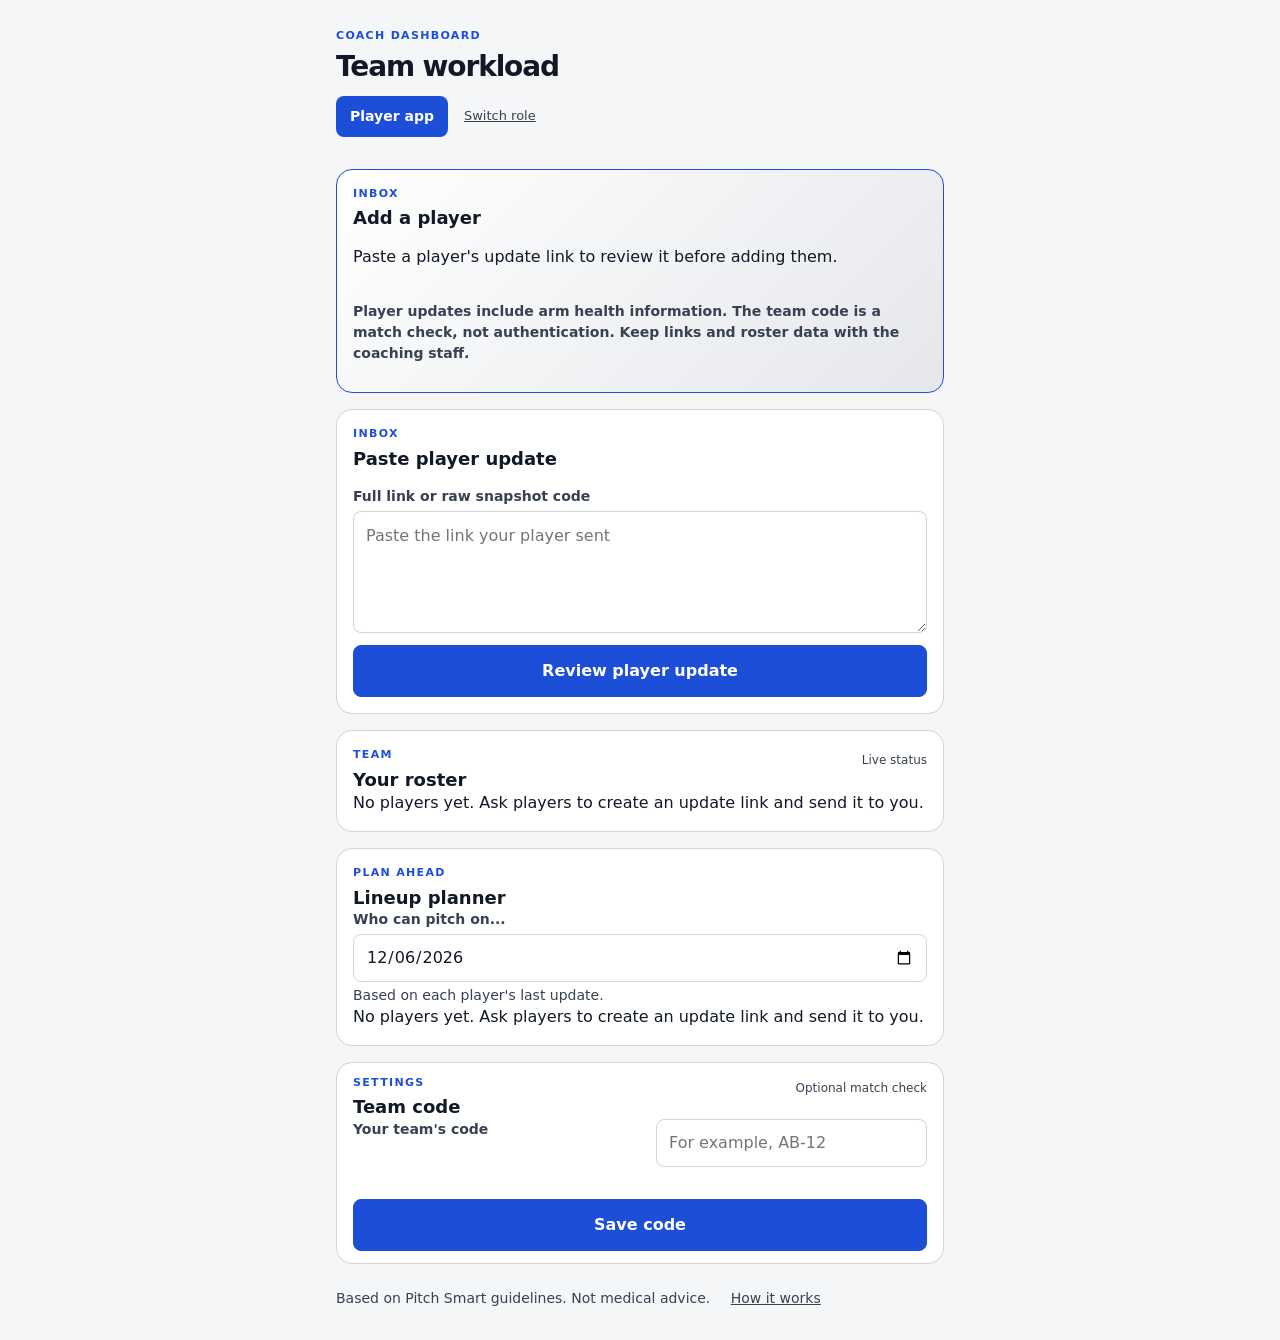
==== commit 67b33ade: "bugfix" ====
--- a/coach.html
+++ b/coach.html
@@ -36,7 +36,7 @@
                 <button id="cancel-snapshot" class="counter-secondary" type="button">Cancel</button>
             </div>
         </div>
-        <p class="share-safety-note">Player updates include arm health information. Keep links and roster data with the coaching staff.</p>
+        <p class="share-safety-note">Player updates include arm health information. The team code is a match check, not authentication. Keep links and roster data with the coaching staff.</p>
     </section>
     <section class="settings-section" aria-labelledby="team-heading">
         <div class="section-heading">
